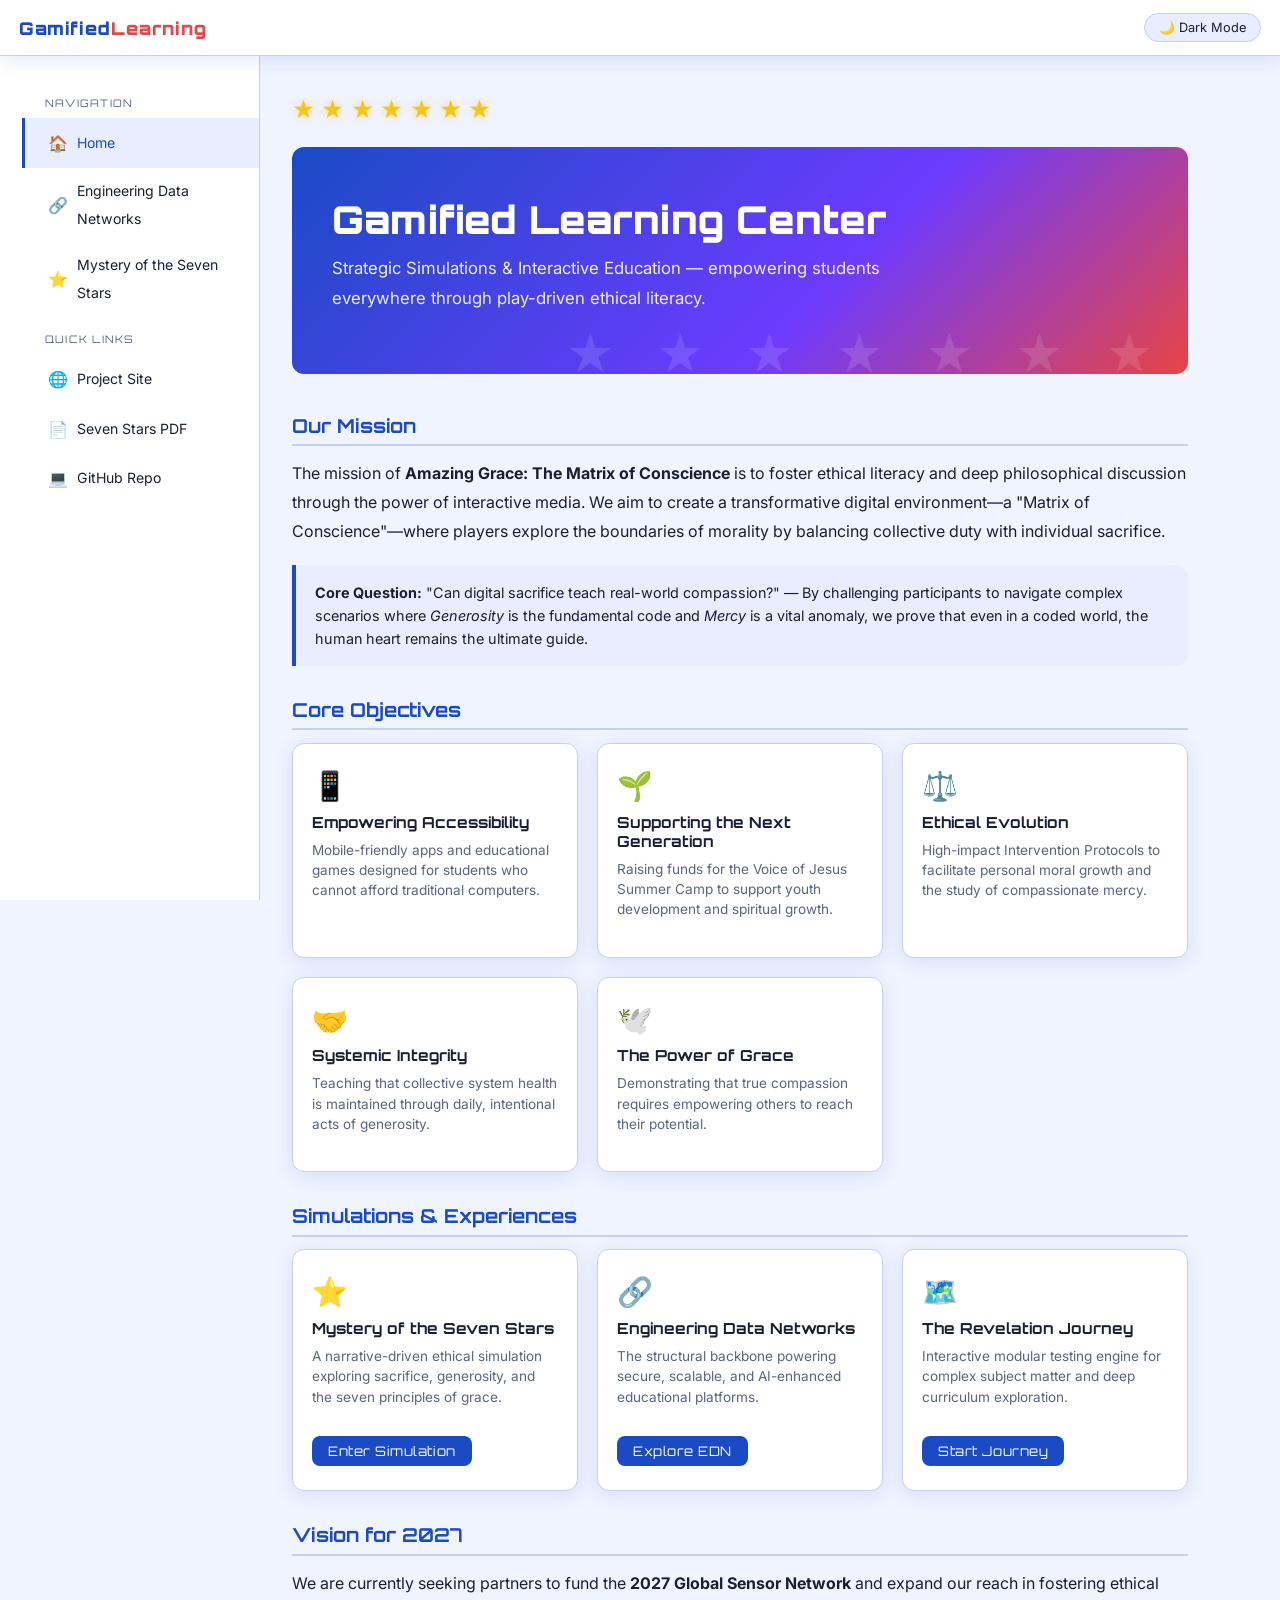
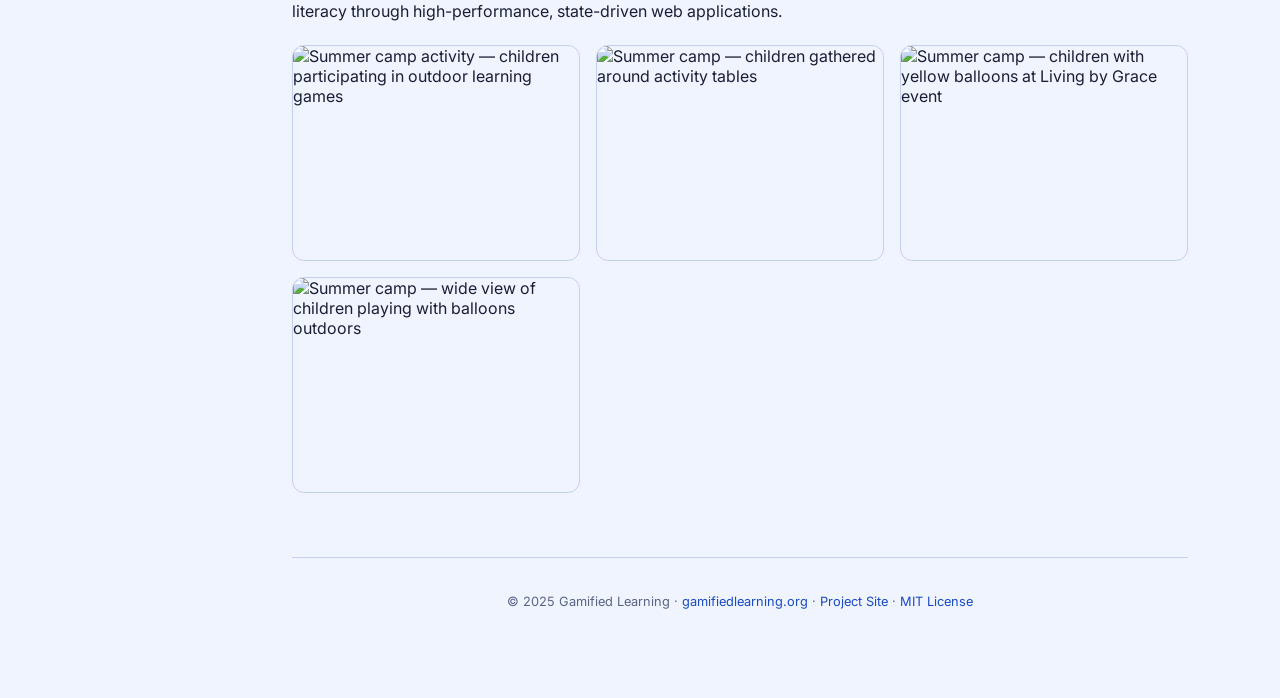
==== index.html @ 41b19c18 "Add multi-page EDN mini-site with sidebar, dark mode, Google Fonts, Seven Stars theme Agent-Logs-Url" ====
<!DOCTYPE html>
<html lang="en" data-theme="light">
<head>
  <meta charset="UTF-8">
  <meta name="viewport" content="width=device-width, initial-scale=1.0">
  <title>Gamified Learning Center — Home</title>
  <meta name="description" content="Gamified Learning Center: strategic simulations, ethical education, and interactive learning powered by Engineering Data Networks.">
  <meta name="author" content="NicholaiMM">
  <!-- GitHub Pages / Open Graph -->
  <meta property="og:title" content="Gamified Learning Center">
  <meta property="og:description" content="Strategic Simulations &amp; Interactive Education">
  <meta property="og:url" content="https://gamifiedlearning.org/">
  <meta property="og:type" content="website">
  <link rel="canonical" href="https://gamifiedlearning.org/">
  <link rel="stylesheet" href="style.css">
</head>
<body>

<!-- ===== Top navigation bar ===== -->
<header class="topbar">
  <button class="hamburger" id="hamburger" aria-label="Toggle sidebar">
    <span></span><span></span><span></span>
  </button>
  <div class="brand">Gamified<span>Learning</span></div>
  <button class="theme-toggle" id="themeToggle">🌙 Dark Mode</button>
</header>

<!-- ===== Layout ===== -->
<div class="layout">

  <!-- Sidebar -->
  <aside class="sidebar" id="sidebar">
    <nav>
      <ul>
        <li class="nav-section">Navigation</li>
        <li><a href="index.html" class="active"><span class="icon">🏠</span> Home</a></li>
        <li><a href="engineering-data-networks.html"><span class="icon">🔗</span> Engineering Data Networks</a></li>
        <li><a href="seven-stars.html"><span class="icon">⭐</span> Mystery of the Seven Stars</a></li>

        <li class="nav-section">Quick Links</li>
        <li><a href="https://sites.google.com/view/nicholai/" target="_blank" rel="noopener"><span class="icon">🌐</span> Project Site</a></li>
        <li><a href="The Mystery of the Seven Stars.pdf" target="_blank"><span class="icon">📄</span> Seven Stars PDF</a></li>
        <li><a href="https://github.com/NicholaiMM/nash" target="_blank" rel="noopener"><span class="icon">💻</span> GitHub Repo</a></li>
      </ul>
    </nav>
  </aside>

  <!-- Main -->
  <main class="main">

    <div class="stars-strip">
      <span>★</span><span>★</span><span>★</span><span>★</span><span>★</span><span>★</span><span>★</span>
    </div>

    <div class="hero">
      <h1>Gamified Learning Center</h1>
      <p>Strategic Simulations &amp; Interactive Education — empowering students everywhere through play-driven ethical literacy.</p>
    </div>

    <h2>Our Mission</h2>
    <p>
      The mission of <strong>Amazing Grace: The Matrix of Conscience</strong> is to foster ethical literacy and deep
      philosophical discussion through the power of interactive media. We aim to create a transformative digital
      environment—a "Matrix of Conscience"—where players explore the boundaries of morality by balancing collective
      duty with individual sacrifice.
    </p>
    <div class="info-box">
      <strong>Core Question:</strong> "Can digital sacrifice teach real-world compassion?" — By challenging participants
      to navigate complex scenarios where <em>Generosity</em> is the fundamental code and <em>Mercy</em> is a vital
      anomaly, we prove that even in a coded world, the human heart remains the ultimate guide.
    </div>

    <h2>Core Objectives</h2>
    <div class="card-grid">
      <div class="card">
        <div class="card-icon">📱</div>
        <h3>Empowering Accessibility</h3>
        <p>Mobile-friendly apps and educational games designed for students who cannot afford traditional computers.</p>
      </div>
      <div class="card">
        <div class="card-icon">🌱</div>
        <h3>Supporting the Next Generation</h3>
        <p>Raising funds for the Voice of Jesus Summer Camp to support youth development and spiritual growth.</p>
      </div>
      <div class="card">
        <div class="card-icon">⚖️</div>
        <h3>Ethical Evolution</h3>
        <p>High-impact Intervention Protocols to facilitate personal moral growth and the study of compassionate mercy.</p>
      </div>
      <div class="card">
        <div class="card-icon">🤝</div>
        <h3>Systemic Integrity</h3>
        <p>Teaching that collective system health is maintained through daily, intentional acts of generosity.</p>
      </div>
      <div class="card">
        <div class="card-icon">🕊️</div>
        <h3>The Power of Grace</h3>
        <p>Demonstrating that true compassion requires empowering others to reach their potential.</p>
      </div>
    </div>

    <h2>Simulations &amp; Experiences</h2>
    <div class="card-grid">
      <div class="card">
        <div class="card-icon">⭐</div>
        <h3>Mystery of the Seven Stars</h3>
        <p>A narrative-driven ethical simulation exploring sacrifice, generosity, and the seven principles of grace.</p>
        <a href="seven-stars.html" class="btn">Enter Simulation</a>
      </div>
      <div class="card">
        <div class="card-icon">🔗</div>
        <h3>Engineering Data Networks</h3>
        <p>The structural backbone powering secure, scalable, and AI-enhanced educational platforms.</p>
        <a href="engineering-data-networks.html" class="btn">Explore EDN</a>
      </div>
      <div class="card">
        <div class="card-icon">🗺️</div>
        <h3>The Revelation Journey</h3>
        <p>Interactive modular testing engine for complex subject matter and deep curriculum exploration.</p>
        <a href="https://sites.google.com/view/nicholai/" target="_blank" rel="noopener" class="btn">Start Journey</a>
      </div>
    </div>

    <h2>Vision for 2027</h2>
    <p>
      We are currently seeking partners to fund the <strong>2027 Global Sensor Network</strong> and expand our reach
      in fostering ethical literacy through high-performance, state-driven web applications.
    </p>
    <div class="gallery">
      <img src="https://github.com/user-attachments/assets/39c628ca-d6f4-43f1-9ee9-f617baa7161d" alt="Summer camp activity — children participating in outdoor learning games">
      <img src="https://github.com/user-attachments/assets/164f8177-95b3-4bce-be5a-bf4b476070fd" alt="Summer camp — children gathered around activity tables">
      <img src="https://github.com/user-attachments/assets/e9c570ee-bdf3-4c9b-8b67-c0baca1a46a3" alt="Summer camp — children with yellow balloons at Living by Grace event">
      <img src="https://github.com/user-attachments/assets/afb2165e-6946-497c-b476-e2664c346790" alt="Summer camp — wide view of children playing with balloons outdoors">
    </div>

    <footer>
      <p>© 2025 Gamified Learning · <a href="https://gamifiedlearning.org/">gamifiedlearning.org</a> ·
        <a href="https://sites.google.com/view/nicholai/" target="_blank" rel="noopener">Project Site</a> ·
        <a href="LICENSE">MIT License</a>
      </p>
    </footer>

  </main>
</div><!-- /.layout -->

<script>
  // Dark mode
  const toggle = document.getElementById('themeToggle');
  const html   = document.documentElement;
  const saved  = localStorage.getItem('theme') || 'light';
  html.setAttribute('data-theme', saved);
  toggle.textContent = saved === 'dark' ? '☀️ Light Mode' : '🌙 Dark Mode';

  toggle.addEventListener('click', () => {
    const next = html.getAttribute('data-theme') === 'dark' ? 'light' : 'dark';
    html.setAttribute('data-theme', next);
    localStorage.setItem('theme', next);
    toggle.textContent = next === 'dark' ? '☀️ Light Mode' : '🌙 Dark Mode';
  });

  // Hamburger / sidebar
  const hamburger = document.getElementById('hamburger');
  const sidebar   = document.getElementById('sidebar');
  hamburger.addEventListener('click', () => sidebar.classList.toggle('open'));
  document.addEventListener('click', e => {
    if (!sidebar.contains(e.target) && !hamburger.contains(e.target)) {
      sidebar.classList.remove('open');
    }
  });
</script>
</body>
</html>
---- style.css ----
/* ============================================================
   Gamified Learning — shared stylesheet
   Google Fonts: Orbitron (headings) + Inter (body)
   ============================================================ */
@import url('https://fonts.googleapis.com/css2?family=Orbitron:wght@400;700;900&family=Inter:wght@300;400;600&display=swap');

/* ---------- CSS custom properties (light / dark) ---------- */
:root {
  --bg:          #f0f4ff;
  --surface:     #ffffff;
  --surface2:    #e8eeff;
  --border:      #c5d0ef;
  --text:        #1a1f36;
  --muted:       #5a6484;
  --accent:      #1a4bc4;
  --accent2:     #e84545;
  --star:        #f5c518;
  --sidebar-w:   260px;
  --nav-h:       56px;
  --radius:      12px;
  --shadow:      0 4px 20px rgba(26,75,196,.12);
  --transition:  .25s ease;
}

[data-theme="dark"] {
  --bg:       #0d1117;
  --surface:  #161b22;
  --surface2: #21262d;
  --border:   #30363d;
  --text:     #e6edf3;
  --muted:    #8b949e;
  --accent:   #58a6ff;
  --accent2:  #f78166;
  --shadow:   0 4px 20px rgba(0,0,0,.4);
}

/* ---------- Reset & base ---------- */
*, *::before, *::after { box-sizing: border-box; margin: 0; padding: 0; }
html { scroll-behavior: smooth; }
body {
  font-family: 'Inter', sans-serif;
  background: var(--bg);
  color: var(--text);
  min-height: 100vh;
  transition: background var(--transition), color var(--transition);
}

a { color: var(--accent); text-decoration: none; }
a:hover { text-decoration: underline; }

/* ---------- Top navigation bar ---------- */
.topbar {
  position: fixed;
  top: 0; left: 0; right: 0;
  height: var(--nav-h);
  background: var(--surface);
  border-bottom: 1px solid var(--border);
  display: flex;
  align-items: center;
  padding: 0 1.2rem;
  gap: 1rem;
  z-index: 200;
  box-shadow: var(--shadow);
}

.topbar .brand {
  font-family: 'Orbitron', sans-serif;
  font-weight: 900;
  font-size: 1.1rem;
  color: var(--accent);
  letter-spacing: .06em;
  flex: 1;
}
.topbar .brand span { color: var(--accent2); }

.hamburger {
  display: none;
  background: none;
  border: none;
  cursor: pointer;
  flex-direction: column;
  gap: 5px;
  padding: 4px;
}
.hamburger span {
  display: block;
  width: 24px; height: 2px;
  background: var(--text);
  border-radius: 2px;
  transition: var(--transition);
}

/* dark-mode toggle */
.theme-toggle {
  background: var(--surface2);
  border: 1px solid var(--border);
  border-radius: 20px;
  cursor: pointer;
  padding: 6px 14px;
  font-size: .8rem;
  color: var(--text);
  font-family: 'Inter', sans-serif;
  transition: var(--transition);
  white-space: nowrap;
}
.theme-toggle:hover { background: var(--accent); color: #fff; }

/* ---------- Layout: sidebar + main ---------- */
.layout {
  display: flex;
  margin-top: var(--nav-h);
  min-height: calc(100vh - var(--nav-h));
}

/* ---------- Sidebar ---------- */
.sidebar {
  width: var(--sidebar-w);
  flex-shrink: 0;
  background: var(--surface);
  border-right: 1px solid var(--border);
  position: sticky;
  top: var(--nav-h);
  height: calc(100vh - var(--nav-h));
  overflow-y: auto;
  padding: 1.5rem 0;
  transition: transform var(--transition), background var(--transition);
  z-index: 100;
}

.sidebar nav ul { list-style: none; }

.sidebar nav .nav-section {
  font-family: 'Orbitron', sans-serif;
  font-size: .65rem;
  letter-spacing: .12em;
  text-transform: uppercase;
  color: var(--muted);
  padding: .8rem 1.4rem .3rem;
}

.sidebar nav a {
  display: flex;
  align-items: center;
  gap: .6rem;
  padding: .55rem 1.4rem;
  color: var(--text);
  font-size: .88rem;
  border-left: 3px solid transparent;
  transition: var(--transition);
}
.sidebar nav a:hover,
.sidebar nav a.active {
  background: var(--surface2);
  border-left-color: var(--accent);
  color: var(--accent);
  text-decoration: none;
}
.sidebar nav a .icon { font-size: 1rem; }

/* ---------- Main content ---------- */
.main {
  flex: 1;
  padding: 2.5rem 2rem;
  max-width: 960px;
}

/* ---------- Hero banner ---------- */
.hero {
  background: linear-gradient(135deg, var(--accent) 0%, #6c3bff 60%, var(--accent2) 100%);
  border-radius: var(--radius);
  padding: 3rem 2.5rem;
  color: #fff;
  margin-bottom: 2.5rem;
  position: relative;
  overflow: hidden;
}
.hero::before {
  content: '★ ★ ★ ★ ★ ★ ★';
  position: absolute;
  bottom: -10px; right: 20px;
  font-size: 3rem;
  opacity: .12;
  letter-spacing: .3em;
}
.hero h1 {
  font-family: 'Orbitron', sans-serif;
  font-size: clamp(1.5rem, 4vw, 2.4rem);
  font-weight: 900;
  margin-bottom: .6rem;
}
.hero p { font-size: 1.05rem; opacity: .9; max-width: 600px; }

/* ---------- Section headings ---------- */
h2 {
  font-family: 'Orbitron', sans-serif;
  font-size: 1.2rem;
  color: var(--accent);
  margin: 2rem 0 .8rem;
  padding-bottom: .4rem;
  border-bottom: 2px solid var(--border);
}
h3 {
  font-family: 'Orbitron', sans-serif;
  font-size: 1rem;
  color: var(--text);
  margin: 1.4rem 0 .5rem;
}

/* ---------- Cards grid ---------- */
.card-grid {
  display: grid;
  grid-template-columns: repeat(auto-fill, minmax(220px, 1fr));
  gap: 1.2rem;
  margin-bottom: 2rem;
}

.card {
  background: var(--surface);
  border: 1px solid var(--border);
  border-radius: var(--radius);
  padding: 1.5rem 1.2rem;
  box-shadow: var(--shadow);
  transition: transform var(--transition), box-shadow var(--transition);
}
.card:hover {
  transform: translateY(-3px);
  box-shadow: 0 8px 30px rgba(26,75,196,.18);
}
.card .card-icon { font-size: 1.8rem; margin-bottom: .6rem; }
.card h3 { margin-top: 0; font-size: .95rem; }
.card p  { font-size: .85rem; color: var(--muted); line-height: 1.5; margin-top: .4rem; }

.card .btn {
  display: inline-block;
  margin-top: 1rem;
  background: var(--accent);
  color: #fff;
  border-radius: 8px;
  padding: .45rem 1rem;
  font-size: .82rem;
  font-family: 'Orbitron', sans-serif;
  letter-spacing: .04em;
  transition: var(--transition);
  border: none;
  cursor: pointer;
}
.card .btn:hover { background: var(--accent2); text-decoration: none; }

/* ---------- Seven Stars decorative strip ---------- */
.stars-strip {
  display: flex;
  gap: .4rem;
  align-items: center;
  margin-bottom: 1.5rem;
}
.stars-strip span {
  font-size: 1.4rem;
  color: var(--star);
  text-shadow: 0 0 8px rgba(245,197,24,.6);
  animation: twinkle 2s ease-in-out infinite alternate;
}
.stars-strip span:nth-child(2) { animation-delay: .3s; }
.stars-strip span:nth-child(3) { animation-delay: .6s; }
.stars-strip span:nth-child(4) { animation-delay: .9s; }
.stars-strip span:nth-child(5) { animation-delay: 1.2s; }
.stars-strip span:nth-child(6) { animation-delay: 1.5s; }
.stars-strip span:nth-child(7) { animation-delay: 1.8s; }

@keyframes twinkle {
  from { opacity: .6; transform: scale(1); }
  to   { opacity: 1;  transform: scale(1.15); }
}

/* ---------- Info boxes ---------- */
.info-box {
  background: var(--surface2);
  border-left: 4px solid var(--accent);
  border-radius: 0 var(--radius) var(--radius) 0;
  padding: 1rem 1.2rem;
  margin: 1.2rem 0;
  font-size: .9rem;
  line-height: 1.6;
}

pre {
  background: var(--surface2);
  border: 1px solid var(--border);
  border-radius: var(--radius);
  padding: 1rem 1.2rem;
  overflow-x: auto;
  font-size: .85rem;
  line-height: 1.6;
}

ul { padding-left: 1.4rem; line-height: 2; }
p  { line-height: 1.8; margin-bottom: .8rem; }

/* ---------- Gallery ---------- */
.gallery {
  display: grid;
  grid-template-columns: repeat(auto-fill, minmax(260px, 1fr));
  gap: 1rem;
  margin: 1.2rem 0 2rem;
}
.gallery img {
  width: 100%;
  border-radius: var(--radius);
  border: 1px solid var(--border);
  object-fit: cover;
  aspect-ratio: 4/3;
  transition: transform var(--transition), box-shadow var(--transition);
}
.gallery img:hover {
  transform: scale(1.02);
  box-shadow: 0 8px 30px rgba(0,0,0,.2);
}

/* ---------- PDF / download link ---------- */
.download-link {
  display: inline-flex;
  align-items: center;
  gap: .5rem;
  background: var(--surface);
  border: 1px solid var(--border);
  border-radius: var(--radius);
  padding: .7rem 1.2rem;
  font-size: .9rem;
  color: var(--accent);
  margin-top: .8rem;
  transition: var(--transition);
}
.download-link:hover {
  background: var(--accent);
  color: #fff;
  text-decoration: none;
}

/* ---------- Architecture diagram ---------- */
.arch-pre {
  font-family: 'Inter', monospace;
  font-size: .88rem;
  background: var(--surface2);
  border: 1px solid var(--border);
  border-radius: var(--radius);
  padding: 1.4rem;
  overflow-x: auto;
  line-height: 1.8;
}

/* ---------- Footer ---------- */
footer {
  text-align: center;
  padding: 2rem 1rem;
  margin-top: 4rem;
  border-top: 1px solid var(--border);
  font-size: .8rem;
  color: var(--muted);
}

/* ---------- Responsive ---------- */
@media (max-width: 768px) {
  .hamburger { display: flex; }

  .sidebar {
    position: fixed;
    top: var(--nav-h);
    left: 0;
    transform: translateX(-100%);
    height: calc(100vh - var(--nav-h));
    z-index: 150;
    width: var(--sidebar-w);
  }
  .sidebar.open { transform: translateX(0); }

  .main { padding: 1.4rem 1rem; }
  .hero { padding: 2rem 1.4rem; }
  .gallery { grid-template-columns: 1fr; }
}
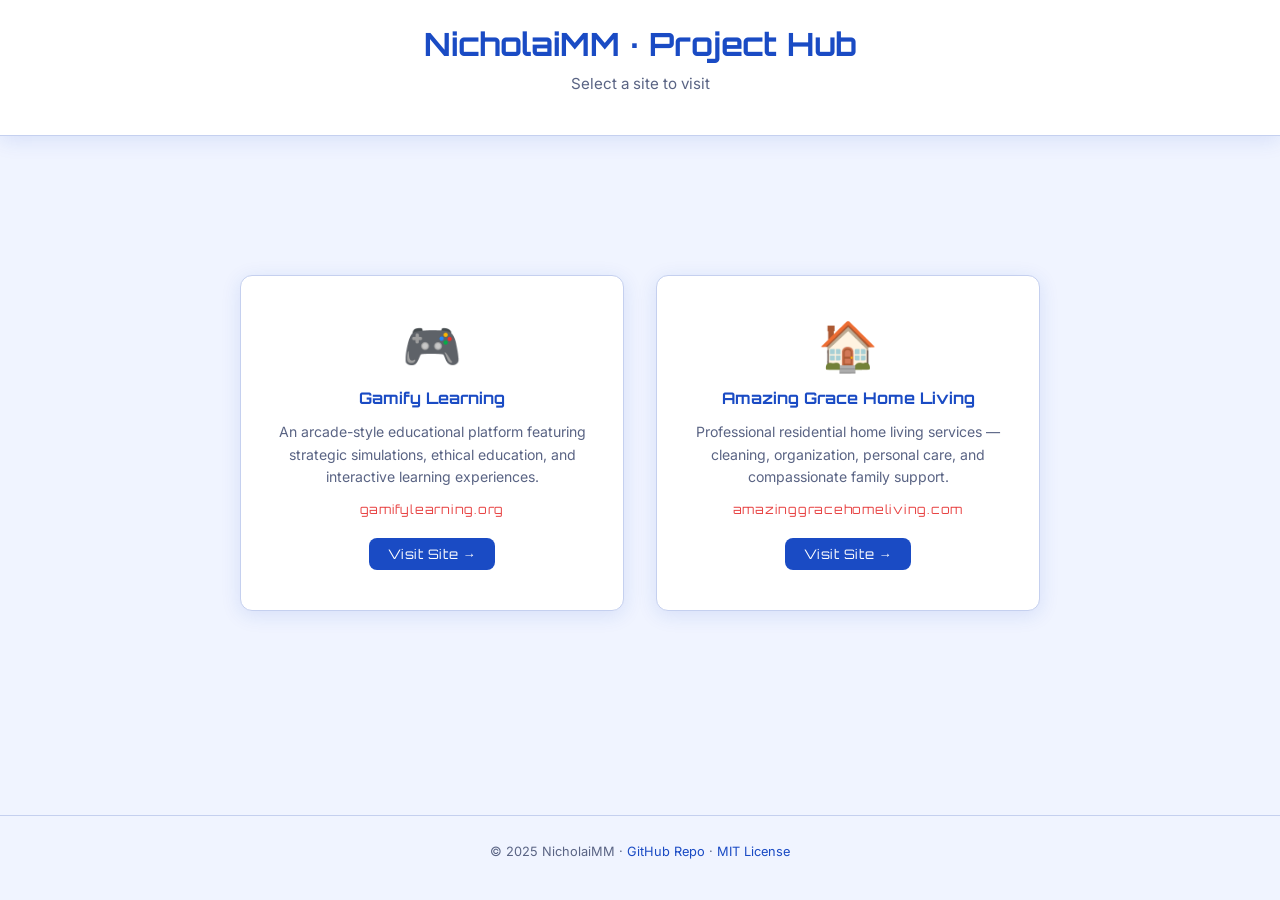
==== commit f63fb057: "Refactor repo into multi-site structure: hub + gamifylearning + amazinggracehomeliving Agent-Logs-Ur" ====
--- a/index.html
+++ b/index.html
@@ -1,172 +1,152 @@
 <!DOCTYPE html>
-<html lang="en" data-theme="light">
+<html lang="en">
 <head>
   <meta charset="UTF-8">
   <meta name="viewport" content="width=device-width, initial-scale=1.0">
-  <title>Gamified Learning Center — Home</title>
-  <meta name="description" content="Gamified Learning Center: strategic simulations, ethical education, and interactive learning powered by Engineering Data Networks.">
+  <title>NicholaiMM — Project Hub</title>
+  <meta name="description" content="Welcome to the NicholaiMM project hub. Explore Gamify Learning, an arcade-style educational platform, and Amazing Grace Home Living, a professional residential home services site.">
   <meta name="author" content="NicholaiMM">
-  <!-- GitHub Pages / Open Graph -->
-  <meta property="og:title" content="Gamified Learning Center">
-  <meta property="og:description" content="Strategic Simulations &amp; Interactive Education">
-  <meta property="og:url" content="https://gamifiedlearning.org/">
-  <meta property="og:type" content="website">
-  <link rel="canonical" href="https://gamifiedlearning.org/">
-  <link rel="stylesheet" href="style.css">
+  <link rel="stylesheet" href="assets/style.css">
+  <style>
+    /* Hub-specific overrides */
+    body { display: flex; flex-direction: column; min-height: 100vh; }
+
+    .hub-header {
+      background: var(--surface);
+      border-bottom: 1px solid var(--border);
+      padding: 1.5rem 2rem;
+      text-align: center;
+      box-shadow: var(--shadow);
+    }
+    .hub-header h1 {
+      font-family: 'Orbitron', sans-serif;
+      font-size: clamp(1.4rem, 4vw, 2rem);
+      color: var(--accent);
+      margin-bottom: .4rem;
+    }
+    .hub-header p {
+      color: var(--muted);
+      font-size: .95rem;
+    }
+
+    .hub-main {
+      flex: 1;
+      display: flex;
+      flex-direction: column;
+      align-items: center;
+      justify-content: center;
+      padding: 3rem 1.5rem;
+      gap: 2rem;
+    }
+
+    .site-grid {
+      display: grid;
+      grid-template-columns: repeat(auto-fit, minmax(300px, 1fr));
+      gap: 2rem;
+      width: 100%;
+      max-width: 800px;
+    }
+
+    .site-card {
+      background: var(--surface);
+      border: 1px solid var(--border);
+      border-radius: var(--radius);
+      padding: 2.5rem 2rem;
+      text-align: center;
+      box-shadow: var(--shadow);
+      transition: transform var(--transition), box-shadow var(--transition);
+      text-decoration: none;
+      color: inherit;
+      display: flex;
+      flex-direction: column;
+      align-items: center;
+      gap: .8rem;
+    }
+    .site-card:hover {
+      transform: translateY(-5px);
+      box-shadow: 0 12px 40px rgba(26,75,196,.2);
+      text-decoration: none;
+    }
+    .site-card .site-icon { font-size: 3rem; }
+    .site-card h2 {
+      font-family: 'Orbitron', sans-serif;
+      font-size: 1rem;
+      color: var(--accent);
+      margin: 0;
+      padding: 0;
+      border: none;
+    }
+    .site-card p {
+      color: var(--muted);
+      font-size: .88rem;
+      line-height: 1.6;
+      margin: 0;
+    }
+    .site-card .domain {
+      font-size: .78rem;
+      color: var(--accent2);
+      font-family: 'Orbitron', sans-serif;
+      letter-spacing: .06em;
+    }
+    .site-card .visit-btn {
+      display: inline-block;
+      margin-top: .5rem;
+      background: var(--accent);
+      color: #fff;
+      border-radius: 8px;
+      padding: .5rem 1.2rem;
+      font-size: .82rem;
+      font-family: 'Orbitron', sans-serif;
+      letter-spacing: .04em;
+      transition: var(--transition);
+    }
+    .site-card:hover .visit-btn { background: var(--accent2); }
+
+    .hub-footer {
+      text-align: center;
+      padding: 1.5rem 1rem;
+      border-top: 1px solid var(--border);
+      font-size: .8rem;
+      color: var(--muted);
+    }
+    .hub-footer a { color: var(--accent); }
+  </style>
 </head>
 <body>
 
-<!-- ===== Top navigation bar ===== -->
-<header class="topbar">
-  <button class="hamburger" id="hamburger" aria-label="Toggle sidebar">
-    <span></span><span></span><span></span>
-  </button>
-  <div class="brand">Gamified<span>Learning</span></div>
-  <button class="theme-toggle" id="themeToggle">🌙 Dark Mode</button>
+<header class="hub-header">
+  <h1>NicholaiMM · Project Hub</h1>
+  <p>Select a site to visit</p>
 </header>
 
-<!-- ===== Layout ===== -->
-<div class="layout">
+<main class="hub-main">
+  <div class="site-grid">
 
-  <!-- Sidebar -->
-  <aside class="sidebar" id="sidebar">
-    <nav>
-      <ul>
-        <li class="nav-section">Navigation</li>
-        <li><a href="index.html" class="active"><span class="icon">🏠</span> Home</a></li>
-        <li><a href="engineering-data-networks.html"><span class="icon">🔗</span> Engineering Data Networks</a></li>
-        <li><a href="seven-stars.html"><span class="icon">⭐</span> Mystery of the Seven Stars</a></li>
+    <a href="gamifylearning/index.html" class="site-card">
+      <div class="site-icon">🎮</div>
+      <h2>Gamify Learning</h2>
+      <p>An arcade-style educational platform featuring strategic simulations, ethical education, and interactive learning experiences.</p>
+      <span class="domain">gamifylearning.org</span>
+      <span class="visit-btn">Visit Site →</span>
+    </a>
 
-        <li class="nav-section">Quick Links</li>
-        <li><a href="https://sites.google.com/view/nicholai/" target="_blank" rel="noopener"><span class="icon">🌐</span> Project Site</a></li>
-        <li><a href="The Mystery of the Seven Stars.pdf" target="_blank"><span class="icon">📄</span> Seven Stars PDF</a></li>
-        <li><a href="https://github.com/NicholaiMM/nash" target="_blank" rel="noopener"><span class="icon">💻</span> GitHub Repo</a></li>
-      </ul>
-    </nav>
-  </aside>
+    <a href="amazinggracehomeliving/index.html" class="site-card">
+      <div class="site-icon">🏠</div>
+      <h2>Amazing Grace Home Living</h2>
+      <p>Professional residential home living services — cleaning, organization, personal care, and compassionate family support.</p>
+      <span class="domain">amazinggracehomeliving.com</span>
+      <span class="visit-btn">Visit Site →</span>
+    </a>
 
-  <!-- Main -->
-  <main class="main">
+  </div>
+</main>
 
-    <div class="stars-strip">
-      <span>★</span><span>★</span><span>★</span><span>★</span><span>★</span><span>★</span><span>★</span>
-    </div>
+<footer class="hub-footer">
+  <p>© 2025 NicholaiMM ·
+    <a href="https://github.com/NicholaiMM/nash" target="_blank" rel="noopener">GitHub Repo</a> ·
+    <a href="LICENSE">MIT License</a>
+  </p>
+</footer>
 
-    <div class="hero">
-      <h1>Gamified Learning Center</h1>
-      <p>Strategic Simulations &amp; Interactive Education — empowering students everywhere through play-driven ethical literacy.</p>
-    </div>
-
-    <h2>Our Mission</h2>
-    <p>
-      The mission of <strong>Amazing Grace: The Matrix of Conscience</strong> is to foster ethical literacy and deep
-      philosophical discussion through the power of interactive media. We aim to create a transformative digital
-      environment—a "Matrix of Conscience"—where players explore the boundaries of morality by balancing collective
-      duty with individual sacrifice.
-    </p>
-    <div class="info-box">
-      <strong>Core Question:</strong> "Can digital sacrifice teach real-world compassion?" — By challenging participants
-      to navigate complex scenarios where <em>Generosity</em> is the fundamental code and <em>Mercy</em> is a vital
-      anomaly, we prove that even in a coded world, the human heart remains the ultimate guide.
-    </div>
-
-    <h2>Core Objectives</h2>
-    <div class="card-grid">
-      <div class="card">
-        <div class="card-icon">📱</div>
-        <h3>Empowering Accessibility</h3>
-        <p>Mobile-friendly apps and educational games designed for students who cannot afford traditional computers.</p>
-      </div>
-      <div class="card">
-        <div class="card-icon">🌱</div>
-        <h3>Supporting the Next Generation</h3>
-        <p>Raising funds for the Voice of Jesus Summer Camp to support youth development and spiritual growth.</p>
-      </div>
-      <div class="card">
-        <div class="card-icon">⚖️</div>
-        <h3>Ethical Evolution</h3>
-        <p>High-impact Intervention Protocols to facilitate personal moral growth and the study of compassionate mercy.</p>
-      </div>
-      <div class="card">
-        <div class="card-icon">🤝</div>
-        <h3>Systemic Integrity</h3>
-        <p>Teaching that collective system health is maintained through daily, intentional acts of generosity.</p>
-      </div>
-      <div class="card">
-        <div class="card-icon">🕊️</div>
-        <h3>The Power of Grace</h3>
-        <p>Demonstrating that true compassion requires empowering others to reach their potential.</p>
-      </div>
-    </div>
-
-    <h2>Simulations &amp; Experiences</h2>
-    <div class="card-grid">
-      <div class="card">
-        <div class="card-icon">⭐</div>
-        <h3>Mystery of the Seven Stars</h3>
-        <p>A narrative-driven ethical simulation exploring sacrifice, generosity, and the seven principles of grace.</p>
-        <a href="seven-stars.html" class="btn">Enter Simulation</a>
-      </div>
-      <div class="card">
-        <div class="card-icon">🔗</div>
-        <h3>Engineering Data Networks</h3>
-        <p>The structural backbone powering secure, scalable, and AI-enhanced educational platforms.</p>
-        <a href="engineering-data-networks.html" class="btn">Explore EDN</a>
-      </div>
-      <div class="card">
-        <div class="card-icon">🗺️</div>
-        <h3>The Revelation Journey</h3>
-        <p>Interactive modular testing engine for complex subject matter and deep curriculum exploration.</p>
-        <a href="https://sites.google.com/view/nicholai/" target="_blank" rel="noopener" class="btn">Start Journey</a>
-      </div>
-    </div>
-
-    <h2>Vision for 2027</h2>
-    <p>
-      We are currently seeking partners to fund the <strong>2027 Global Sensor Network</strong> and expand our reach
-      in fostering ethical literacy through high-performance, state-driven web applications.
-    </p>
-    <div class="gallery">
-      <img src="https://github.com/user-attachments/assets/39c628ca-d6f4-43f1-9ee9-f617baa7161d" alt="Summer camp activity — children participating in outdoor learning games">
-      <img src="https://github.com/user-attachments/assets/164f8177-95b3-4bce-be5a-bf4b476070fd" alt="Summer camp — children gathered around activity tables">
-      <img src="https://github.com/user-attachments/assets/e9c570ee-bdf3-4c9b-8b67-c0baca1a46a3" alt="Summer camp — children with yellow balloons at Living by Grace event">
-      <img src="https://github.com/user-attachments/assets/afb2165e-6946-497c-b476-e2664c346790" alt="Summer camp — wide view of children playing with balloons outdoors">
-    </div>
-
-    <footer>
-      <p>© 2025 Gamified Learning · <a href="https://gamifiedlearning.org/">gamifiedlearning.org</a> ·
-        <a href="https://sites.google.com/view/nicholai/" target="_blank" rel="noopener">Project Site</a> ·
-        <a href="LICENSE">MIT License</a>
-      </p>
-    </footer>
-
-  </main>
-</div><!-- /.layout -->
-
-<script>
-  // Dark mode
-  const toggle = document.getElementById('themeToggle');
-  const html   = document.documentElement;
-  const saved  = localStorage.getItem('theme') || 'light';
-  html.setAttribute('data-theme', saved);
-  toggle.textContent = saved === 'dark' ? '☀️ Light Mode' : '🌙 Dark Mode';
-
-  toggle.addEventListener('click', () => {
-    const next = html.getAttribute('data-theme') === 'dark' ? 'light' : 'dark';
-    html.setAttribute('data-theme', next);
-    localStorage.setItem('theme', next);
-    toggle.textContent = next === 'dark' ? '☀️ Light Mode' : '🌙 Dark Mode';
-  });
-
-  // Hamburger / sidebar
-  const hamburger = document.getElementById('hamburger');
-  const sidebar   = document.getElementById('sidebar');
-  hamburger.addEventListener('click', () => sidebar.classList.toggle('open'));
-  document.addEventListener('click', e => {
-    if (!sidebar.contains(e.target) && !hamburger.contains(e.target)) {
-      sidebar.classList.remove('open');
-    }
-  });
-</script>
 </body>
 </html>
--- a/assets/style.css
+++ b/assets/style.css
@@ -0,0 +1,378 @@
+/* ============================================================
+   Gamified Learning — shared stylesheet
+   Google Fonts: Orbitron (headings) + Inter (body)
+   ============================================================ */
+@import url('https://fonts.googleapis.com/css2?family=Orbitron:wght@400;700;900&family=Inter:wght@300;400;600&display=swap');
+
+/* ---------- CSS custom properties (light / dark) ---------- */
+:root {
+  --bg:          #f0f4ff;
+  --surface:     #ffffff;
+  --surface2:    #e8eeff;
+  --border:      #c5d0ef;
+  --text:        #1a1f36;
+  --muted:       #5a6484;
+  --accent:      #1a4bc4;
+  --accent2:     #e84545;
+  --star:        #f5c518;
+  --sidebar-w:   260px;
+  --nav-h:       56px;
+  --radius:      12px;
+  --shadow:      0 4px 20px rgba(26,75,196,.12);
+  --transition:  .25s ease;
+}
+
+[data-theme="dark"] {
+  --bg:       #0d1117;
+  --surface:  #161b22;
+  --surface2: #21262d;
+  --border:   #30363d;
+  --text:     #e6edf3;
+  --muted:    #8b949e;
+  --accent:   #58a6ff;
+  --accent2:  #f78166;
+  --shadow:   0 4px 20px rgba(0,0,0,.4);
+}
+
+/* ---------- Reset & base ---------- */
+*, *::before, *::after { box-sizing: border-box; margin: 0; padding: 0; }
+html { scroll-behavior: smooth; }
+body {
+  font-family: 'Inter', sans-serif;
+  background: var(--bg);
+  color: var(--text);
+  min-height: 100vh;
+  transition: background var(--transition), color var(--transition);
+}
+
+a { color: var(--accent); text-decoration: none; }
+a:hover { text-decoration: underline; }
+
+/* ---------- Top navigation bar ---------- */
+.topbar {
+  position: fixed;
+  top: 0; left: 0; right: 0;
+  height: var(--nav-h);
+  background: var(--surface);
+  border-bottom: 1px solid var(--border);
+  display: flex;
+  align-items: center;
+  padding: 0 1.2rem;
+  gap: 1rem;
+  z-index: 200;
+  box-shadow: var(--shadow);
+}
+
+.topbar .brand {
+  font-family: 'Orbitron', sans-serif;
+  font-weight: 900;
+  font-size: 1.1rem;
+  color: var(--accent);
+  letter-spacing: .06em;
+  flex: 1;
+}
+.topbar .brand span { color: var(--accent2); }
+
+.hamburger {
+  display: none;
+  background: none;
+  border: none;
+  cursor: pointer;
+  flex-direction: column;
+  gap: 5px;
+  padding: 4px;
+}
+.hamburger span {
+  display: block;
+  width: 24px; height: 2px;
+  background: var(--text);
+  border-radius: 2px;
+  transition: var(--transition);
+}
+
+/* dark-mode toggle */
+.theme-toggle {
+  background: var(--surface2);
+  border: 1px solid var(--border);
+  border-radius: 20px;
+  cursor: pointer;
+  padding: 6px 14px;
+  font-size: .8rem;
+  color: var(--text);
+  font-family: 'Inter', sans-serif;
+  transition: var(--transition);
+  white-space: nowrap;
+}
+.theme-toggle:hover { background: var(--accent); color: #fff; }
+
+/* ---------- Layout: sidebar + main ---------- */
+.layout {
+  display: flex;
+  margin-top: var(--nav-h);
+  min-height: calc(100vh - var(--nav-h));
+}
+
+/* ---------- Sidebar ---------- */
+.sidebar {
+  width: var(--sidebar-w);
+  flex-shrink: 0;
+  background: var(--surface);
+  border-right: 1px solid var(--border);
+  position: sticky;
+  top: var(--nav-h);
+  height: calc(100vh - var(--nav-h));
+  overflow-y: auto;
+  padding: 1.5rem 0;
+  transition: transform var(--transition), background var(--transition);
+  z-index: 100;
+}
+
+.sidebar nav ul { list-style: none; }
+
+.sidebar nav .nav-section {
+  font-family: 'Orbitron', sans-serif;
+  font-size: .65rem;
+  letter-spacing: .12em;
+  text-transform: uppercase;
+  color: var(--muted);
+  padding: .8rem 1.4rem .3rem;
+}
+
+.sidebar nav a {
+  display: flex;
+  align-items: center;
+  gap: .6rem;
+  padding: .55rem 1.4rem;
+  color: var(--text);
+  font-size: .88rem;
+  border-left: 3px solid transparent;
+  transition: var(--transition);
+}
+.sidebar nav a:hover,
+.sidebar nav a.active {
+  background: var(--surface2);
+  border-left-color: var(--accent);
+  color: var(--accent);
+  text-decoration: none;
+}
+.sidebar nav a .icon { font-size: 1rem; }
+
+/* ---------- Main content ---------- */
+.main {
+  flex: 1;
+  padding: 2.5rem 2rem;
+  max-width: 960px;
+}
+
+/* ---------- Hero banner ---------- */
+.hero {
+  background: linear-gradient(135deg, var(--accent) 0%, #6c3bff 60%, var(--accent2) 100%);
+  border-radius: var(--radius);
+  padding: 3rem 2.5rem;
+  color: #fff;
+  margin-bottom: 2.5rem;
+  position: relative;
+  overflow: hidden;
+}
+.hero::before {
+  content: '★ ★ ★ ★ ★ ★ ★';
+  position: absolute;
+  bottom: -10px; right: 20px;
+  font-size: 3rem;
+  opacity: .12;
+  letter-spacing: .3em;
+}
+.hero h1 {
+  font-family: 'Orbitron', sans-serif;
+  font-size: clamp(1.5rem, 4vw, 2.4rem);
+  font-weight: 900;
+  margin-bottom: .6rem;
+}
+.hero p { font-size: 1.05rem; opacity: .9; max-width: 600px; }
+
+/* ---------- Section headings ---------- */
+h2 {
+  font-family: 'Orbitron', sans-serif;
+  font-size: 1.2rem;
+  color: var(--accent);
+  margin: 2rem 0 .8rem;
+  padding-bottom: .4rem;
+  border-bottom: 2px solid var(--border);
+}
+h3 {
+  font-family: 'Orbitron', sans-serif;
+  font-size: 1rem;
+  color: var(--text);
+  margin: 1.4rem 0 .5rem;
+}
+
+/* ---------- Cards grid ---------- */
+.card-grid {
+  display: grid;
+  grid-template-columns: repeat(auto-fill, minmax(220px, 1fr));
+  gap: 1.2rem;
+  margin-bottom: 2rem;
+}
+
+.card {
+  background: var(--surface);
+  border: 1px solid var(--border);
+  border-radius: var(--radius);
+  padding: 1.5rem 1.2rem;
+  box-shadow: var(--shadow);
+  transition: transform var(--transition), box-shadow var(--transition);
+}
+.card:hover {
+  transform: translateY(-3px);
+  box-shadow: 0 8px 30px rgba(26,75,196,.18);
+}
+.card .card-icon { font-size: 1.8rem; margin-bottom: .6rem; }
+.card h3 { margin-top: 0; font-size: .95rem; }
+.card p  { font-size: .85rem; color: var(--muted); line-height: 1.5; margin-top: .4rem; }
+
+.card .btn {
+  display: inline-block;
+  margin-top: 1rem;
+  background: var(--accent);
+  color: #fff;
+  border-radius: 8px;
+  padding: .45rem 1rem;
+  font-size: .82rem;
+  font-family: 'Orbitron', sans-serif;
+  letter-spacing: .04em;
+  transition: var(--transition);
+  border: none;
+  cursor: pointer;
+}
+.card .btn:hover { background: var(--accent2); text-decoration: none; }
+
+/* ---------- Seven Stars decorative strip ---------- */
+.stars-strip {
+  display: flex;
+  gap: .4rem;
+  align-items: center;
+  margin-bottom: 1.5rem;
+}
+.stars-strip span {
+  font-size: 1.4rem;
+  color: var(--star);
+  text-shadow: 0 0 8px rgba(245,197,24,.6);
+  animation: twinkle 2s ease-in-out infinite alternate;
+}
+.stars-strip span:nth-child(2) { animation-delay: .3s; }
+.stars-strip span:nth-child(3) { animation-delay: .6s; }
+.stars-strip span:nth-child(4) { animation-delay: .9s; }
+.stars-strip span:nth-child(5) { animation-delay: 1.2s; }
+.stars-strip span:nth-child(6) { animation-delay: 1.5s; }
+.stars-strip span:nth-child(7) { animation-delay: 1.8s; }
+
+@keyframes twinkle {
+  from { opacity: .6; transform: scale(1); }
+  to   { opacity: 1;  transform: scale(1.15); }
+}
+
+/* ---------- Info boxes ---------- */
+.info-box {
+  background: var(--surface2);
+  border-left: 4px solid var(--accent);
+  border-radius: 0 var(--radius) var(--radius) 0;
+  padding: 1rem 1.2rem;
+  margin: 1.2rem 0;
+  font-size: .9rem;
+  line-height: 1.6;
+}
+
+pre {
+  background: var(--surface2);
+  border: 1px solid var(--border);
+  border-radius: var(--radius);
+  padding: 1rem 1.2rem;
+  overflow-x: auto;
+  font-size: .85rem;
+  line-height: 1.6;
+}
+
+ul { padding-left: 1.4rem; line-height: 2; }
+p  { line-height: 1.8; margin-bottom: .8rem; }
+
+/* ---------- Gallery ---------- */
+.gallery {
+  display: grid;
+  grid-template-columns: repeat(auto-fill, minmax(260px, 1fr));
+  gap: 1rem;
+  margin: 1.2rem 0 2rem;
+}
+.gallery img {
+  width: 100%;
+  border-radius: var(--radius);
+  border: 1px solid var(--border);
+  object-fit: cover;
+  aspect-ratio: 4/3;
+  transition: transform var(--transition), box-shadow var(--transition);
+}
+.gallery img:hover {
+  transform: scale(1.02);
+  box-shadow: 0 8px 30px rgba(0,0,0,.2);
+}
+
+/* ---------- PDF / download link ---------- */
+.download-link {
+  display: inline-flex;
+  align-items: center;
+  gap: .5rem;
+  background: var(--surface);
+  border: 1px solid var(--border);
+  border-radius: var(--radius);
+  padding: .7rem 1.2rem;
+  font-size: .9rem;
+  color: var(--accent);
+  margin-top: .8rem;
+  transition: var(--transition);
+}
+.download-link:hover {
+  background: var(--accent);
+  color: #fff;
+  text-decoration: none;
+}
+
+/* ---------- Architecture diagram ---------- */
+.arch-pre {
+  font-family: 'Courier New', 'Courier', monospace;
+  font-size: .88rem;
+  background: var(--surface2);
+  border: 1px solid var(--border);
+  border-radius: var(--radius);
+  padding: 1.4rem;
+  overflow-x: auto;
+  line-height: 1.8;
+}
+
+/* ---------- Footer ---------- */
+footer {
+  text-align: center;
+  padding: 2rem 1rem;
+  margin-top: 4rem;
+  border-top: 1px solid var(--border);
+  font-size: .8rem;
+  color: var(--muted);
+}
+
+/* ---------- Responsive ---------- */
+@media (max-width: 768px) {
+  .hamburger { display: flex; }
+
+  .sidebar {
+    position: fixed;
+    top: var(--nav-h);
+    left: 0;
+    transform: translateX(-100%);
+    height: calc(100vh - var(--nav-h));
+    z-index: 150;
+    width: var(--sidebar-w);
+  }
+  .sidebar.open { transform: translateX(0); }
+
+  .main { padding: 1.4rem 1rem; }
+  .hero { padding: 2rem 1.4rem; }
+  .gallery { grid-template-columns: 1fr; }
+}
